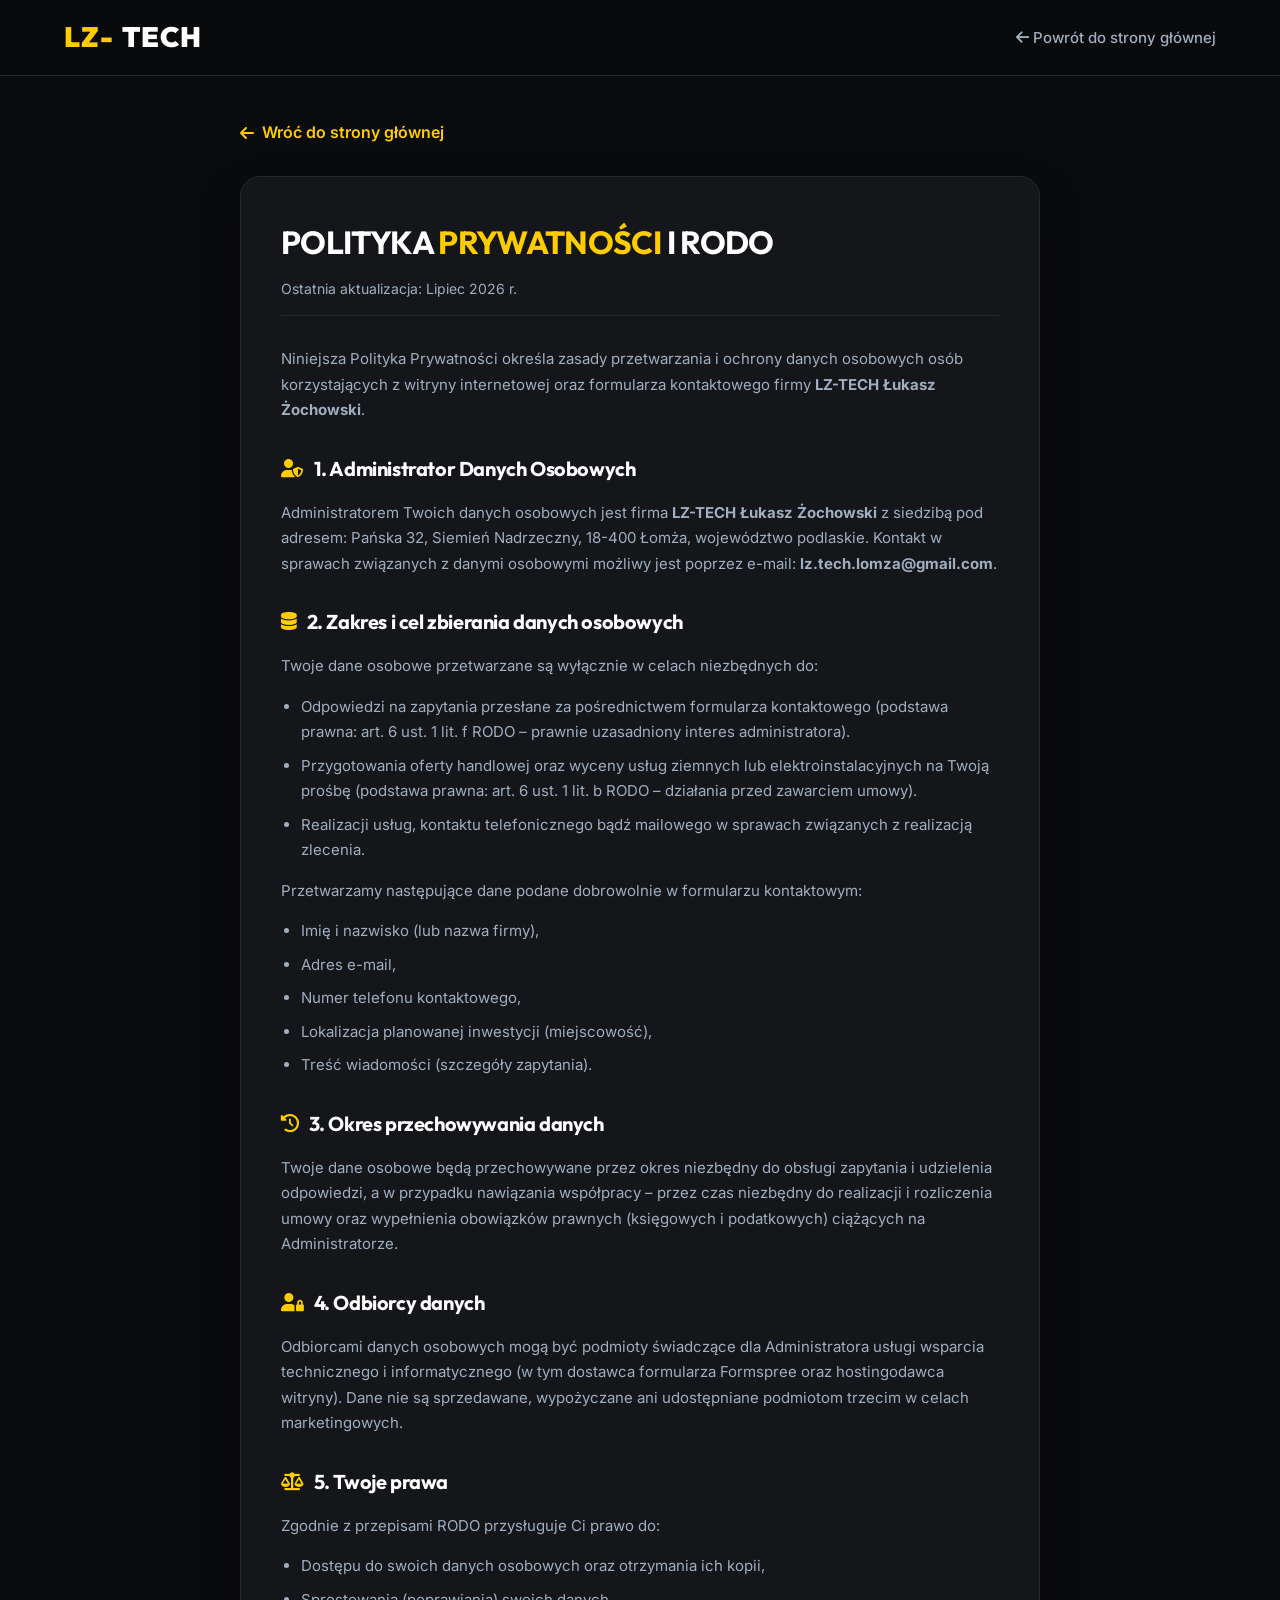
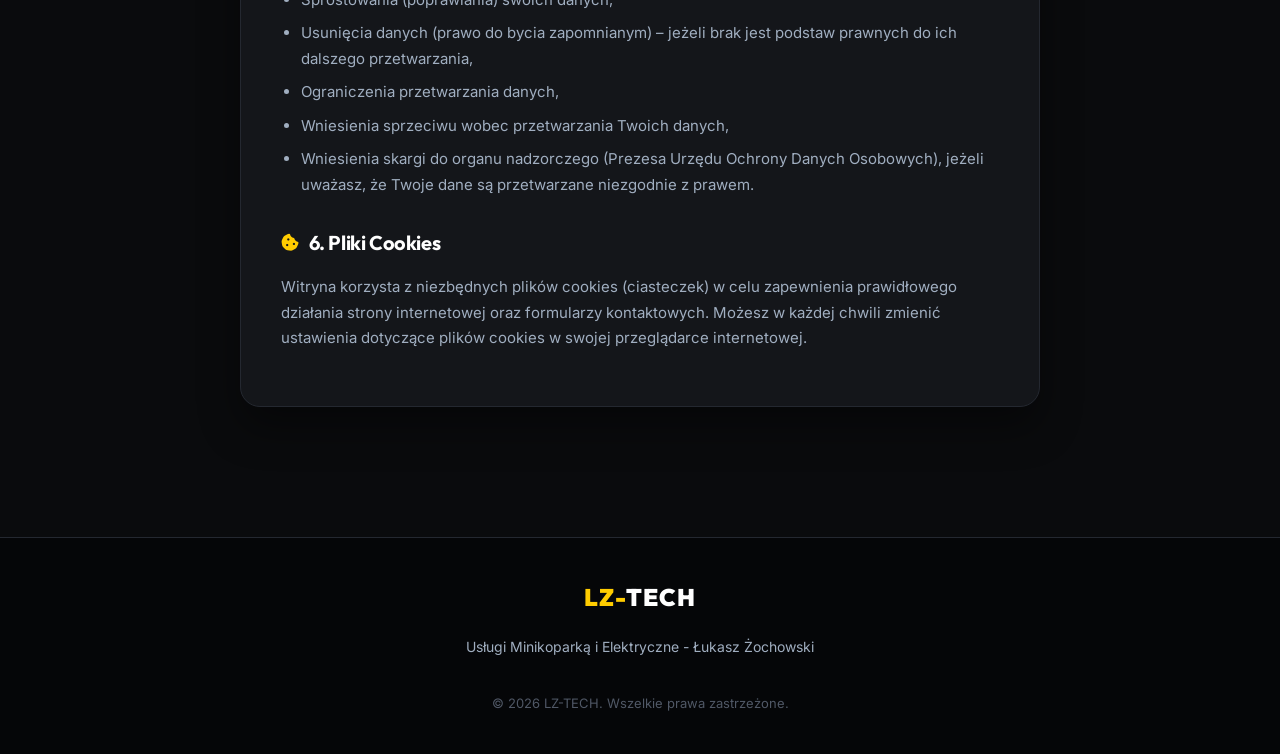
==== polityka-prywatnosci.html @ b0dd9343 "Add files via upload" ====
<!DOCTYPE html>
<html lang="pl">
<head>
    <meta charset="UTF-8">
    <meta name="viewport" content="width=device-width, initial-scale=1.0">
    <title>Polityka Prywatności i RODO | LZ-TECH Łukasz Żochowski</title>
    
    <!-- SEO Meta Tags -->
    <meta name="description" content="Polityka Prywatności i informacje o RODO firmy LZ-TECH Łukasz Żochowski. Sprawdź, jak chronimy i przetwarzamy Twoje dane osobowe.">
    <meta name="robots" content="noindex, follow">

    <!-- Fonts & Icons -->
    <link href="https://fonts.googleapis.com/css2?family=Inter:wght@300;400;500;600;700&family=Outfit:wght@400;600;700;800;900&display=swap" rel="stylesheet">
    <link rel="stylesheet" href="https://cdnjs.cloudflare.com/ajax/libs/font-awesome/6.5.1/css/all.min.css" integrity="sha512-DTOQO9RWCH3ppGqcWaEA1BIZOC6xxalwEsw9c2QQeAIftl+Vegovlnee1c9QX4TctnWMn13TZye+giMm8e2LwA==" crossorigin="anonymous" referrerpolicy="no-referrer" />

    <!-- External Stylesheet -->
    <link rel="stylesheet" href="style.css">

    <!-- Favicon -->
    <link rel="icon" type="image/png" href="favicon.png">
    <link rel="apple-touch-icon" href="favicon.png">

    <!-- Preconnect / DNS Prefetch -->
    <link rel="preconnect" href="https://fonts.googleapis.com">
    <link rel="preconnect" href="https://fonts.gstatic.com" crossorigin>
    <link rel="preconnect" href="https://cdnjs.cloudflare.com" crossorigin>
    
    <style>
        .policy-container {
            padding: 120px 0 80px 0;
            max-width: 800px;
            margin: 0 auto;
        }
        .policy-content {
            background-color: var(--color-bg-card);
            border: 1px solid var(--color-border);
            border-radius: var(--border-radius-lg);
            padding: 40px;
            box-shadow: 0 20px 40px rgba(0, 0, 0, 0.4);
        }
        .policy-content h1 {
            font-family: var(--font-headings);
            color: var(--color-text-main);
            font-size: 32px;
            margin-bottom: 10px;
            text-transform: uppercase;
        }
        .policy-content h1 span {
            color: var(--color-primary);
        }
        .policy-meta {
            color: var(--color-text-sub);
            font-size: 14px;
            margin-bottom: 30px;
            border-bottom: 1px solid var(--color-border);
            padding-bottom: 15px;
        }
        .policy-content h2 {
            font-family: var(--font-headings);
            color: var(--color-text-main);
            font-size: 20px;
            margin-top: 30px;
            margin-bottom: 15px;
            display: flex;
            align-items: center;
            gap: 10px;
        }
        .policy-content h2 i {
            color: var(--color-primary);
            font-size: 18px;
        }
        .policy-content p, .policy-content li {
            color: var(--color-text-sub);
            font-size: 15px;
            line-height: 1.7;
            margin-bottom: 15px;
        }
        .policy-content ul {
            padding-left: 20px;
            margin-bottom: 15px;
        }
        .policy-content li {
            margin-bottom: 8px;
        }
        .back-home {
            display: inline-flex;
            align-items: center;
            gap: 8px;
            color: var(--color-primary);
            text-decoration: none;
            font-weight: 600;
            margin-bottom: 30px;
            transition: var(--transition-smooth);
        }
        .back-home:hover {
            color: var(--color-text-main);
            transform: translateX(-5px);
        }
        @media (max-width: 768px) {
            .policy-content {
                padding: 25px;
            }
            .policy-content h1 {
                font-size: 26px;
            }
        }
    </style>
</head>
<body>

    <!-- Nawigacja -->
    <nav id="navbar" style="background: rgba(10, 11, 13, 0.95); backdrop-filter: blur(10px); border-bottom: 1px solid var(--color-border);">
        <div class="container nav-container">
            <a href="index.html" class="logo">LZ-<span>TECH</span></a>
            <ul class="nav-links">
                <li><a href="index.html" class="back-home-nav"><i class="fas fa-arrow-left"></i> Powrót do strony głównej</a></li>
            </ul>
        </div>
    </nav>

    <!-- Treść Polityki Prywatności -->
    <main class="container policy-container">
        <a href="index.html" class="back-home">
            <i class="fas fa-arrow-left"></i> Wróć do strony głównej
        </a>
        
        <article class="policy-content">
            <h1>Polityka <span>Prywatności</span> i RODO</h1>
            <div class="policy-meta">
                Ostatnia aktualizacja: Lipiec 2026 r.
            </div>

            <p>Niniejsza Polityka Prywatności określa zasady przetwarzania i ochrony danych osobowych osób korzystających z witryny internetowej oraz formularza kontaktowego firmy <strong>LZ-TECH Łukasz Żochowski</strong>.</p>

            <h2><i class="fas fa-user-shield"></i> 1. Administrator Danych Osobowych</h2>
            <p>Administratorem Twoich danych osobowych jest firma <strong>LZ-TECH Łukasz Żochowski</strong> z siedzibą pod adresem: Pańska 32, Siemień Nadrzeczny, 18-400 Łomża, województwo podlaskie. Kontakt w sprawach związanych z danymi osobowymi możliwy jest poprzez e-mail: <strong>lz.tech.lomza@gmail.com</strong>.</p>

            <h2><i class="fas fa-database"></i> 2. Zakres i cel zbierania danych osobowych</h2>
            <p>Twoje dane osobowe przetwarzane są wyłącznie w celach niezbędnych do:</p>
            <ul>
                <li>Odpowiedzi na zapytania przesłane za pośrednictwem formularza kontaktowego (podstawa prawna: art. 6 ust. 1 lit. f RODO – prawnie uzasadniony interes administratora).</li>
                <li>Przygotowania oferty handlowej oraz wyceny usług ziemnych lub elektroinstalacyjnych na Twoją prośbę (podstawa prawna: art. 6 ust. 1 lit. b RODO – działania przed zawarciem umowy).</li>
                <li>Realizacji usług, kontaktu telefonicznego bądź mailowego w sprawach związanych z realizacją zlecenia.</li>
            </ul>
            <p>Przetwarzamy następujące dane podane dobrowolnie w formularzu kontaktowym:</p>
            <ul>
                <li>Imię i nazwisko (lub nazwa firmy),</li>
                <li>Adres e-mail,</li>
                <li>Numer telefonu kontaktowego,</li>
                <li>Lokalizacja planowanej inwestycji (miejscowość),</li>
                <li>Treść wiadomości (szczegóły zapytania).</li>
            </ul>

            <h2><i class="fas fa-history"></i> 3. Okres przechowywania danych</h2>
            <p>Twoje dane osobowe będą przechowywane przez okres niezbędny do obsługi zapytania i udzielenia odpowiedzi, a w przypadku nawiązania współpracy – przez czas niezbędny do realizacji i rozliczenia umowy oraz wypełnienia obowiązków prawnych (księgowych i podatkowych) ciążących na Administratorze.</p>

            <h2><i class="fas fa-user-lock"></i> 4. Odbiorcy danych</h2>
            <p>Odbiorcami danych osobowych mogą być podmioty świadczące dla Administratora usługi wsparcia technicznego i informatycznego (w tym dostawca formularza Formspree oraz hostingodawca witryny). Dane nie są sprzedawane, wypożyczane ani udostępniane podmiotom trzecim w celach marketingowych.</p>

            <h2><i class="fas fa-balance-scale"></i> 5. Twoje prawa</h2>
            <p>Zgodnie z przepisami RODO przysługuje Ci prawo do:</p>
            <ul>
                <li>Dostępu do swoich danych osobowych oraz otrzymania ich kopii,</li>
                <li>Sprostowania (poprawiania) swoich danych,</li>
                <li>Usunięcia danych (prawo do bycia zapomnianym) – jeżeli brak jest podstaw prawnych do ich dalszego przetwarzania,</li>
                <li>Ograniczenia przetwarzania danych,</li>
                <li>Wniesienia sprzeciwu wobec przetwarzania Twoich danych,</li>
                <li>Wniesienia skargi do organu nadzorczego (Prezesa Urzędu Ochrony Danych Osobowych), jeżeli uważasz, że Twoje dane są przetwarzane niezgodnie z prawem.</li>
            </ul>

            <h2><i class="fas fa-cookie-bite"></i> 6. Pliki Cookies</h2>
            <p>Witryna korzysta z niezbędnych plików cookies (ciasteczek) w celu zapewnienia prawidłowego działania strony internetowej oraz formularzy kontaktowych. Możesz w każdej chwili zmienić ustawienia dotyczące plików cookies w swojej przeglądarce internetowej.</p>
        </article>
    </main>

    <!-- Stopka -->
    <footer style="margin-top: 50px;">
        <div class="container footer-content">
            <a href="index.html" class="footer-logo">LZ-<span>TECH</span></a>
            <p>Usługi Minikoparką i Elektryczne - Łukasz Żochowski</p>
            <p style="margin-top: 15px; font-size: 13px; color: #505866;">&copy; 2026 LZ-TECH. Wszelkie prawa zastrzeżone.</p>
        </div>
    </footer>

</body>
</html>
---- style.css ----
/* -- 1. Definicja Zmiennych Globalnych -- */
:root {
    --color-primary: #ffcc00; /* Głęboki żółty ostrzegawczy */
    --color-primary-hover: #e6b800;
    --color-accent: #00d2ff;  /* Elektryczny błękit do kontrastu */
    --color-bg-dark: #0a0b0d;
    --color-bg-card: #14161a;
    --color-bg-card-hover: #1e2229;
    --color-text-main: #ffffff;
    --color-text-sub: #a0aec0;
    --color-border: #242830;
    --color-black: #000000;
    
    --border-radius-sm: 6px;
    --border-radius-md: 12px;
    --border-radius-lg: 20px;
    
    --transition-smooth: all 0.3s cubic-bezier(0.4, 0, 0.2, 1);
    --font-headings: 'Outfit', sans-serif;
    --font-body: 'Inter', sans-serif;
}

/* -- 2. Globalny Reset -- */
* {
    box-sizing: border-box;
    margin: 0;
    padding: 0;
}

html {
    scroll-behavior: smooth;
    scrollbar-width: thin;
    scrollbar-color: var(--color-primary) var(--color-bg-dark);
}

/* Custom Scrollbar */
::-webkit-scrollbar {
    width: 8px;
}
::-webkit-scrollbar-track {
    background: var(--color-bg-dark);
}
::-webkit-scrollbar-thumb {
    background: var(--color-primary);
    border-radius: 4px;
}
::-webkit-scrollbar-thumb:hover {
    background: var(--color-primary-hover);
}

body {
    background-color: var(--color-bg-dark);
    color: var(--color-text-main);
    font-family: var(--font-body);
    line-height: 1.6;
    -webkit-font-smoothing: antialiased;
    -moz-osx-font-smoothing: grayscale;
    overflow-x: hidden;
}

/* -- 3. Typografia & Kontenery -- */
h1, h2, h3, h4 {
    font-family: var(--font-headings);
    font-weight: 700;
    letter-spacing: -0.02em;
}

.container {
    max-width: 1200px;
    margin: 0 auto;
    padding: 0 24px;
}

.section-header {
    text-align: center;
    margin-bottom: 60px;
}

.section-header h2 {
    font-size: 36px;
    text-transform: uppercase;
    letter-spacing: 1px;
    color: var(--color-text-main);
    position: relative;
    display: inline-block;
    padding-bottom: 12px;
}

.section-header h2::after {
    content: '';
    position: absolute;
    bottom: 0;
    left: 50%;
    transform: translateX(-50%);
    width: 80px;
    height: 4px;
    background: linear-gradient(90deg, var(--color-primary) 0%, var(--color-accent) 100%);
    border-radius: 2px;
}

.section-header p {
    color: var(--color-text-sub);
    font-size: 16px;
    margin-top: 15px;
    max-width: 600px;
    margin-left: auto;
    margin-right: auto;
}

/* -- 4. Nawigacja (Sticky Navbar) -- */
nav {
    position: fixed;
    top: 0;
    left: 0;
    width: 100%;
    z-index: 100;
    background: rgba(10, 11, 13, 0.8);
    backdrop-filter: blur(12px);
    border-bottom: 1px solid var(--color-border);
    transition: var(--transition-smooth);
}

nav.scrolled {
    padding: 10px 0;
    background: rgba(10, 11, 13, 0.95);
    box-shadow: 0 10px 30px rgba(0, 0, 0, 0.5);
}

.nav-container {
    display: flex;
    justify-content: space-between;
    align-items: center;
    padding: 15px 24px;
    transition: var(--transition-smooth);
}

.logo {
    font-family: var(--font-headings);
    font-size: 28px;
    font-weight: 900;
    color: var(--color-primary);
    text-decoration: none;
    letter-spacing: 1px;
    display: flex;
    align-items: center;
    gap: 8px;
}

.logo span {
    color: var(--color-text-main);
}

.nav-links {
    display: flex;
    list-style: none;
    gap: 30px;
    align-items: center;
}

.nav-links a {
    text-decoration: none;
    color: var(--color-text-sub);
    font-weight: 500;
    font-size: 15px;
    transition: var(--transition-smooth);
    position: relative;
    padding: 5px 0;
}

.nav-links a:hover {
    color: var(--color-primary);
}

.nav-links a::after {
    content: '';
    position: absolute;
    bottom: 0;
    left: 0;
    width: 0;
    height: 2px;
    background-color: var(--color-primary);
    transition: var(--transition-smooth);
}

.nav-links a:hover::after {
    width: 100%;
}

.nav-btn {
    background: var(--color-primary);
    color: var(--color-black) !important;
    padding: 8px 18px !important;
    border-radius: var(--border-radius-sm);
    font-weight: 700 !important;
    box-shadow: 0 4px 15px rgba(255, 204, 0, 0.2);
}

.nav-btn:hover {
    background: var(--color-primary-hover);
    transform: translateY(-2px);
}

.nav-btn::after {
    display: none !important;
}

/* Mobile Menu Toggle */
.menu-toggle {
    display: none;
    background: none;
    border: none;
    color: var(--color-text-main);
    font-size: 24px;
    cursor: pointer;
}

/* -- 5. Hero Section (Sekcja Główna) -- */
.hero {
    padding: 160px 0 100px 0;
    background: radial-gradient(circle at 80% 20%, rgba(255, 204, 0, 0.08) 0%, transparent 50%),
                radial-gradient(circle at 20% 80%, rgba(0, 210, 255, 0.05) 0%, transparent 50%),
                var(--color-bg-dark);
    position: relative;
    overflow: hidden;
}

/* Background grid effect */
.hero::before {
    content: '';
    position: absolute;
    top: 0;
    left: 0;
    width: 100%;
    height: 100%;
    background-image: linear-gradient(var(--color-border) 1px, transparent 1px),
                      linear-gradient(90deg, var(--color-border) 1px, transparent 1px);
    background-size: 50px 50px;
    opacity: 0.15;
    pointer-events: none;
}

.hero-content {
    display: grid;
    grid-template-columns: 1.2fr 0.8fr;
    gap: 40px;
    align-items: center;
}

.hero-text {
    position: relative;
    z-index: 2;
}

.hero-badge {
    display: inline-flex;
    align-items: center;
    gap: 8px;
    background: rgba(255, 204, 0, 0.1);
    border: 1px solid rgba(255, 204, 0, 0.2);
    color: var(--color-primary);
    padding: 8px 16px;
    border-radius: 30px;
    font-size: 14px;
    font-weight: 600;
    text-transform: uppercase;
    letter-spacing: 0.5px;
    margin-bottom: 25px;
}

.hero-badge i {
    color: var(--color-accent);
}

.hero h1 {
    font-size: 64px;
    line-height: 1.1;
    margin-bottom: 20px;
    text-transform: uppercase;
}

.hero h1 span {
    color: var(--color-primary);
    display: block;
    font-size: 28px;
    letter-spacing: 4px;
    margin-top: 10px;
    font-family: var(--font-body);
    font-weight: 500;
    text-shadow: none;
}

.hero p.lead {
    font-size: 20px;
    color: var(--color-text-sub);
    margin-bottom: 35px;
    max-width: 600px;
}

.hero-actions {
    display: flex;
    gap: 20px;
    margin-bottom: 40px;
    flex-wrap: wrap;
}

.btn {
    display: inline-flex;
    align-items: center;
    justify-content: center;
    padding: 16px 32px;
    font-size: 16px;
    font-weight: 700;
    text-decoration: none;
    border-radius: var(--border-radius-sm);
    transition: var(--transition-smooth);
    cursor: pointer;
    gap: 10px;
}

.btn-primary {
    background-color: var(--color-primary);
    color: var(--color-black);
    box-shadow: 0 10px 25px rgba(255, 204, 0, 0.25);
    position: relative;
    overflow: hidden;
}

.btn-primary::after {
    content: '';
    position: absolute;
    top: -50%;
    left: -50%;
    width: 200%;
    height: 200%;
    background: linear-gradient(
        to right,
        rgba(255, 255, 255, 0) 0%,
        rgba(255, 255, 255, 0.3) 50%,
        rgba(255, 255, 255, 0) 100%
    );
    transform: rotate(30deg);
    animation: shine 3s infinite;
}

@keyframes shine {
    0% { left: -100%; }
    10% { left: 100%; }
    100% { left: 100%; }
}

.btn-primary:hover {
    background-color: var(--color-primary-hover);
    transform: translateY(-3px);
    box-shadow: 0 15px 30px rgba(255, 204, 0, 0.35);
}

.btn-secondary {
    background-color: transparent;
    color: var(--color-text-main);
    border: 2px solid var(--color-border);
}

.btn-secondary:hover {
    border-color: var(--color-primary);
    color: var(--color-primary);
    transform: translateY(-3px);
    background: rgba(255, 204, 0, 0.02);
}

.hero-socials {
    display: flex;
    align-items: center;
    gap: 20px;
}

.hero-socials span {
    color: var(--color-text-sub);
    font-size: 14px;
    text-transform: uppercase;
    letter-spacing: 1px;
}

.social-link {
    width: 45px;
    height: 45px;
    border-radius: 50%;
    background: var(--color-bg-card);
    border: 1px solid var(--color-border);
    display: inline-flex;
    align-items: center;
    justify-content: center;
    color: var(--color-text-main);
    text-decoration: none;
    transition: var(--transition-smooth);
    font-size: 18px;
}

.social-link:hover {
    background: var(--color-primary);
    color: var(--color-black);
    border-color: var(--color-primary);
    transform: translateY(-3px) rotate(8deg);
}

/* Hero Graphic Illustration (Decorative) */
.hero-graphic {
    position: relative;
    display: flex;
    justify-content: center;
    align-items: center;
}

.graphic-badge {
    background: var(--color-bg-card);
    border: 1px solid var(--color-border);
    padding: 25px;
    border-radius: var(--border-radius-md);
    box-shadow: 0 30px 60px rgba(0, 0, 0, 0.6);
    display: flex;
    flex-direction: column;
    gap: 20px;
    max-width: 320px;
    position: relative;
    z-index: 2;
    border-left: 5px solid var(--color-primary);
}

.graphic-badge::before {
    content: '';
    position: absolute;
    top: -20px;
    right: -20px;
    width: 100px;
    height: 100px;
    background: radial-gradient(circle, rgba(0, 210, 255, 0.15) 0%, transparent 70%);
    z-index: -1;
}

.graphic-item {
    display: flex;
    align-items: center;
    gap: 15px;
}

.graphic-icon {
    width: 50px;
    height: 50px;
    border-radius: 10px;
    background: rgba(255, 204, 0, 0.1);
    color: var(--color-primary);
    display: flex;
    align-items: center;
    justify-content: center;
    font-size: 22px;
}

.graphic-icon.blue {
    background: rgba(0, 210, 255, 0.1);
    color: var(--color-accent);
}

.graphic-details h4 {
    font-size: 16px;
    color: var(--color-text-main);
    text-transform: uppercase;
}

.graphic-details p {
    font-size: 13px;
    color: var(--color-text-sub);
}

/* -- 6. Services Section (Usługi) -- */
.services {
    padding: 100px 0;
    background-color: var(--color-bg-card);
    border-top: 1px solid var(--color-border);
    border-bottom: 1px solid var(--color-border);
    position: relative;
}

.services-grid {
    display: grid;
    grid-template-columns: repeat(auto-fit, minmax(320px, 1fr));
    gap: 30px;
}

.service-card {
    background-color: var(--color-bg-dark);
    border: 1px solid var(--color-border);
    padding: 40px 30px;
    border-radius: var(--border-radius-md);
    transition: var(--transition-smooth);
    position: relative;
    overflow: hidden;
    display: flex;
    flex-direction: column;
    gap: 15px;
}

.service-card::before {
    content: '';
    position: absolute;
    top: 0;
    left: 0;
    width: 4px;
    height: 0;
    background: linear-gradient(180deg, var(--color-primary) 0%, var(--color-accent) 100%);
    transition: var(--transition-smooth);
}

.service-card:hover {
    transform: translateY(-8px);
    border-color: rgba(255, 204, 0, 0.3);
    box-shadow: 0 20px 40px rgba(0, 0, 0, 0.4);
}

.service-card:hover::before {
    height: 100%;
}

.card-icon {
    font-size: 40px;
    color: var(--color-primary);
    margin-bottom: 10px;
    display: inline-block;
    transition: var(--transition-smooth);
}

.service-card:hover .card-icon {
    transform: scale(1.1) rotate(-5deg);
    color: var(--color-primary);
}

.service-card.electrical:hover .card-icon {
    color: var(--color-accent);
}

.service-card h3 {
    font-size: 20px;
    text-transform: uppercase;
    letter-spacing: 0.5px;
    color: var(--color-text-main);
}

.service-card p {
    color: var(--color-text-sub);
    font-size: 14px;
    line-height: 1.6;
}

/* -- 7. Info Banner (Informacja o współpracy) -- */
.info-banner-sec {
    background: linear-gradient(135deg, #181a1f 0%, #0a0b0d 100%);
    padding: 80px 0;
    position: relative;
    overflow: hidden;
    border-bottom: 1px solid var(--color-border);
}

.info-banner-sec::before {
    content: '';
    position: absolute;
    top: 0; right: 0;
    width: 300px; height: 300px;
    background: radial-gradient(circle, rgba(255, 204, 0, 0.05) 0%, transparent 70%);
}

.banner-content {
    display: flex;
    justify-content: space-between;
    align-items: center;
    gap: 40px;
    flex-wrap: wrap;
}

.banner-text {
    flex: 1;
    min-width: 300px;
}

.banner-text h3 {
    font-size: 32px;
    text-transform: uppercase;
    margin-bottom: 15px;
    color: var(--color-text-main);
}

.banner-text h3 span {
    color: var(--color-primary);
}

.banner-text p {
    color: var(--color-text-sub);
    font-size: 16px;
    max-width: 700px;
}

/* -- 8. Gallery Section (Galeria) -- */
.gallery-sec {
    padding: 100px 0;
    background-color: var(--color-bg-dark);
}

.gallery-grid {
    display: grid;
    grid-template-columns: repeat(auto-fill, minmax(320px, 1fr));
    gap: 24px;
}

.gallery-item {
    position: relative;
    aspect-ratio: 3 / 4;
    border-radius: var(--border-radius-md);
    overflow: hidden;
    border: 1px solid var(--color-border);
    cursor: pointer;
    group: true;
}

/* Landscape image handling */
.gallery-item.landscape {
    aspect-ratio: 4 / 3;
}

.gallery-item img {
    width: 100%;
    height: 100%;
    object-fit: cover;
    transition: var(--transition-smooth);
    display: block;
}

.gallery-overlay {
    position: absolute;
    top: 0;
    left: 0;
    width: 100%;
    height: 100%;
    background: linear-gradient(180deg, transparent 50%, rgba(10, 11, 13, 0.9) 100%);
    opacity: 0;
    transition: var(--transition-smooth);
    display: flex;
    flex-direction: column;
    justify-content: flex-end;
    padding: 25px;
    box-sizing: border-box;
}

.gallery-item:hover img {
    transform: scale(1.08);
}

.gallery-item:hover .gallery-overlay {
    opacity: 1;
}

.gallery-icon-zoom {
    position: absolute;
    top: 20px;
    right: 20px;
    width: 40px;
    height: 40px;
    background: var(--color-primary);
    color: var(--color-black);
    border-radius: 50%;
    display: flex;
    align-items: center;
    justify-content: center;
    font-size: 16px;
    opacity: 0;
    transform: translateY(-10px);
    transition: var(--transition-smooth);
    box-shadow: 0 4px 15px rgba(255, 204, 0, 0.3);
}

.gallery-item:hover .gallery-icon-zoom {
    opacity: 1;
    transform: translateY(0);
}

.gallery-caption h4 {
    font-size: 18px;
    color: var(--color-text-main);
    text-transform: uppercase;
    margin-bottom: 5px;
}

.gallery-caption p {
    color: var(--color-primary);
    font-size: 13px;
    font-weight: 600;
    text-transform: uppercase;
    letter-spacing: 1px;
}

/* -- 9. Contact and Location Section (Kontakt i Lokalizacja) -- */
.contact-sec {
    padding: 100px 0;
    background-color: var(--color-bg-card);
    border-top: 1px solid var(--color-border);
}

.contact-layout {
    display: grid;
    grid-template-columns: 1fr 1fr;
    gap: 50px;
    align-items: start;
}

.contact-info {
    display: flex;
    flex-direction: column;
    gap: 40px;
}

.info-card {
    background-color: var(--color-bg-dark);
    border: 1px solid var(--color-border);
    padding: 30px;
    border-radius: var(--border-radius-md);
}

.info-card h3 {
    font-size: 22px;
    text-transform: uppercase;
    margin-bottom: 25px;
    border-left: 4px solid var(--color-primary);
    padding-left: 12px;
}

.info-items {
    display: flex;
    flex-direction: column;
    gap: 20px;
}

.info-item {
    display: flex;
    align-items: flex-start;
    gap: 20px;
}

.info-icon {
    width: 45px;
    height: 45px;
    background-color: rgba(255, 204, 0, 0.1);
    color: var(--color-primary);
    border-radius: 50%;
    display: flex;
    align-items: center;
    justify-content: center;
    font-size: 18px;
    flex-shrink: 0;
}

.info-item-content h4 {
    font-size: 14px;
    text-transform: uppercase;
    color: var(--color-text-sub);
    letter-spacing: 0.5px;
    margin-bottom: 3px;
}

.info-item-content p, .info-item-content a {
    font-size: 16px;
    font-weight: 600;
    color: var(--color-text-main);
    text-decoration: none;
    transition: var(--transition-smooth);
}

.info-item-content a:hover {
    color: var(--color-primary);
}

.map-wrapper {
    border-radius: var(--border-radius-md);
    overflow: hidden;
    border: 1px solid var(--color-border);
    box-shadow: 0 15px 30px rgba(0, 0, 0, 0.3);
    height: 280px;
    position: relative;
}

.map-wrapper iframe {
    width: 100%;
    height: 100%;
    border: 0;
}

/* Contact Form */
.contact-form-container {
    background-color: var(--color-bg-dark);
    border: 1px solid var(--color-border);
    padding: 40px;
    border-radius: var(--border-radius-md);
    box-shadow: 0 20px 40px rgba(0, 0, 0, 0.3);
}

.contact-form-container h3 {
    font-size: 22px;
    text-transform: uppercase;
    margin-bottom: 25px;
    color: var(--color-text-main);
}

.contact-form {
    display: flex;
    flex-direction: column;
    gap: 20px;
}

.form-row {
    display: grid;
    grid-template-columns: 1fr 1fr;
    gap: 20px;
}

.form-group {
    display: flex;
    flex-direction: column;
    gap: 8px;
}

.form-group label {
    font-size: 13px;
    font-weight: 600;
    text-transform: uppercase;
    color: var(--color-text-sub);
    letter-spacing: 0.5px;
}

.form-control {
    background-color: var(--color-bg-card);
    border: 1px solid var(--color-border);
    color: var(--color-text-main);
    padding: 14px 18px;
    border-radius: var(--border-radius-sm);
    font-family: var(--font-body);
    font-size: 15px;
    transition: var(--transition-smooth);
    width: 100%;
}

.form-control:focus {
    outline: none;
    border-color: var(--color-primary);
    box-shadow: 0 0 0 3px rgba(255, 204, 0, 0.15);
    background-color: var(--color-bg-card-hover);
}

textarea.form-control {
    resize: vertical;
    min-height: 120px;
}

.checkbox-group {
    flex-direction: row !important;
    align-items: flex-start;
    gap: 10px;
    margin-top: 5px;
}

.checkbox-group input {
    margin-top: 4px;
    accent-color: var(--color-primary);
    cursor: pointer;
}

.checkbox-group label {
    font-size: 12px;
    text-transform: none;
    color: var(--color-text-sub);
    font-weight: 400;
    letter-spacing: 0;
    line-height: 1.4;
    cursor: pointer;
}

.checkbox-group label a {
    color: var(--color-primary);
    text-decoration: underline;
}

.checkbox-group label a:hover {
    color: var(--color-primary-hover);
}

/* Success Message Card */
.form-success-card {
    display: none;
    text-align: center;
    padding: 40px 20px;
}

.success-icon {
    width: 70px;
    height: 70px;
    background-color: rgba(46, 204, 113, 0.1);
    color: #2ecc71;
    border-radius: 50%;
    display: inline-flex;
    align-items: center;
    justify-content: center;
    font-size: 32px;
    margin-bottom: 20px;
    border: 2px solid #2ecc71;
    animation: popIn 0.5s cubic-bezier(0.175, 0.885, 0.32, 1.275);
}

@keyframes popIn {
    0% { transform: scale(0.5); opacity: 0; }
    100% { transform: scale(1); opacity: 1; }
}

.form-success-card h4 {
    font-size: 24px;
    text-transform: uppercase;
    margin-bottom: 10px;
    color: #2ecc71;
}

.form-success-card p {
    color: var(--color-text-sub);
    font-size: 15px;
    margin-bottom: 25px;
}

/* -- 10. Stopka (Footer) -- */
footer {
    background-color: #050608;
    padding: 40px 0;
    border-top: 1px solid var(--color-border);
    font-size: 14px;
    color: var(--color-text-sub);
    text-align: center;
}

.footer-content {
    display: flex;
    flex-direction: column;
    gap: 20px;
    align-items: center;
}

.footer-logo {
    font-family: var(--font-headings);
    font-size: 24px;
    font-weight: 900;
    color: var(--color-primary);
    text-decoration: none;
    letter-spacing: 1px;
}

.footer-logo span {
    color: var(--color-text-main);
}

.footer-links {
    display: flex;
    list-style: none;
    gap: 25px;
    margin: 10px 0;
}

.footer-links a {
    text-decoration: none;
    color: var(--color-text-sub);
    transition: var(--transition-smooth);
}

.footer-links a:hover {
    color: var(--color-primary);
}

.footer-separator {
    color: var(--color-border);
    margin: 0 10px;
}

.back-to-top {
    position: fixed;
    bottom: 30px;
    right: 30px;
    width: 50px;
    height: 50px;
    background-color: var(--color-primary);
    color: var(--color-black);
    border-radius: 50%;
    display: flex;
    align-items: center;
    justify-content: center;
    font-size: 18px;
    text-decoration: none;
    opacity: 0;
    pointer-events: none;
    transition: var(--transition-smooth);
    box-shadow: 0 5px 15px rgba(0, 0, 0, 0.4);
    z-index: 99;
}

.back-to-top.active {
    opacity: 1;
    pointer-events: auto;
}

.back-to-top:hover {
    background-color: var(--color-primary-hover);
    transform: translateY(-5px);
}

/* -- 11. Dedykowany Lightbox (<dialog>) -- */
dialog {
    border: none;
    border-radius: var(--border-radius-md);
    padding: 0;
    background: transparent;
    max-width: 90vw;
    max-height: 90vh;
    box-shadow: 0 25px 50px -12px rgba(0, 0, 0, 0.7);
    overflow: hidden;
    position: fixed;
    top: 50%;
    left: 50%;
    transform: translate(-50%, -50%);
    margin: 0;
}

dialog::backdrop {
    background-color: rgba(10, 11, 13, 0.9);
    backdrop-filter: blur(8px);
    transition: backdrop-filter 0.3s ease, background-color 0.3s ease;
}

/* Native dialog light-dismiss style */
dialog .dialog-content {
    position: relative;
    display: flex;
    flex-direction: column;
    align-items: center;
    background: var(--color-bg-card);
    border: 2px solid var(--color-primary);
    border-radius: var(--border-radius-md);
    overflow: hidden;
}

dialog img {
    max-width: 100%;
    max-height: 80vh;
    display: block;
    object-fit: contain;
}

dialog .dialog-caption {
    background: var(--color-bg-card);
    width: 100%;
    padding: 15px 25px;
    border-top: 1px solid var(--color-border);
    text-align: center;
    color: var(--color-text-main);
    font-size: 16px;
    font-weight: 600;
    text-transform: uppercase;
}

dialog .close-btn {
    position: absolute;
    top: 15px;
    right: 15px;
    background: rgba(0, 0, 0, 0.7);
    color: var(--color-text-main);
    border: 1px solid rgba(255, 255, 255, 0.2);
    width: 40px;
    height: 40px;
    border-radius: 50%;
    cursor: pointer;
    display: flex;
    align-items: center;
    justify-content: center;
    font-size: 18px;
    transition: var(--transition-smooth);
    z-index: 10;
}

dialog .close-btn:hover {
    background: var(--color-primary);
    color: var(--black);
    transform: scale(1.1);
    border-color: var(--color-primary);
}

/* -- 12. Animacje Wejścia (Scroll Reveal) -- */
.reveal {
    opacity: 0;
    transform: translateY(40px);
    transition: opacity 0.8s cubic-bezier(0.25, 0.46, 0.45, 0.94),
                transform 0.8s cubic-bezier(0.25, 0.46, 0.45, 0.94);
}

.reveal.visible {
    opacity: 1;
    transform: translateY(0);
}

/* -- 13. Media Queries (Responsywność) -- */
@media (max-width: 992px) {
    .hero h1 { font-size: 50px; }
    .contact-layout { grid-template-columns: 1fr; gap: 40px; }
}

@media (max-width: 768px) {
    nav { padding: 10px 0; }
    .menu-toggle { display: block; }
    .nav-links {
        display: none;
        flex-direction: column;
        position: absolute;
        top: 100%;
        left: 0;
        width: 100%;
        background-color: var(--color-bg-dark);
        border-bottom: 1px solid var(--color-border);
        padding: 20px;
        gap: 20px;
        box-shadow: 0 15px 30px rgba(0, 0, 0, 0.5);
    }
    .nav-links.active { display: flex; }
    .hero { padding-top: 120px; }
    .hero-content { grid-template-columns: 1fr; text-align: center; }
    .hero-badge { justify-content: center; }
    .hero-actions { justify-content: center; }
    .hero-socials { justify-content: center; }
    .hero-graphic { display: none; }
    .section-header h2 { font-size: 28px; }
    .form-row { grid-template-columns: 1fr; gap: 0; }
    .form-group { margin-bottom: 15px; }
    .footer-links { flex-direction: column; gap: 15px; }
}

@media (max-width: 480px) {
    .hero h1 { font-size: 38px; }
    .hero h1 span { font-size: 20px; }
    .hero p.lead { font-size: 16px; }
    .btn { width: 100%; }
}

/* -- 14. Sekcja O Firmie -- */
.about-sec {
    padding: 100px 0;
    background-color: var(--color-bg-dark);
    position: relative;
    overflow: hidden;
}

.about-grid {
    display: grid;
    grid-template-columns: 1fr 1fr;
    gap: 50px;
    align-items: center;
}

.about-img-container {
    position: relative;
    border-radius: var(--border-radius-md);
    overflow: hidden;
    border: 1px solid var(--color-border);
    box-shadow: 0 20px 40px rgba(0, 0, 0, 0.5);
}

.about-img-container img {
    width: 100%;
    height: auto;
    display: block;
}

.about-text h3 {
    font-size: 28px;
    text-transform: uppercase;
    margin-bottom: 20px;
    color: var(--color-text-main);
}

.about-text h3 span {
    color: var(--color-primary);
}

.owner-profile {
    display: flex;
    align-items: center;
    gap: 15px;
    margin-bottom: 25px;
    background-color: var(--color-bg-card);
    border: 1px solid var(--color-border);
    padding: 10px 18px;
    border-radius: var(--border-radius-md);
    width: fit-content;
    transition: var(--transition-smooth);
}

.owner-profile:hover {
    border-color: var(--color-primary);
    transform: translateY(-2px);
    box-shadow: 0 5px 15px rgba(255, 204, 0, 0.1);
}

.owner-photo {
    width: 60px;
    height: 60px;
    border-radius: 50%;
    object-fit: cover;
    border: 2px solid var(--color-primary);
    box-shadow: 0 4px 8px rgba(0, 0, 0, 0.3);
}

.owner-info {
    display: flex;
    flex-direction: column;
}

.owner-name {
    font-family: var(--font-headings);
    font-weight: 700;
    color: var(--color-text-main);
    font-size: 17px;
}

.owner-title {
    color: var(--color-primary);
    font-size: 12px;
    font-weight: 600;
    text-transform: uppercase;
    letter-spacing: 0.5px;
}

.about-text p {
    color: var(--color-text-sub);
    margin-bottom: 20px;
    font-size: 16px;
}

.about-features {
    display: flex;
    flex-direction: column;
    gap: 15px;
    margin-top: 25px;
    margin-bottom: 30px;
}

.about-feature-item {
    display: flex;
    align-items: center;
    gap: 12px;
}

.about-feature-item i {
    color: var(--color-primary);
    font-size: 18px;
}

.about-feature-item span {
    font-weight: 600;
    color: var(--color-text-main);
}

.about-counters {
    display: grid;
    grid-template-columns: repeat(3, 1fr);
    gap: 20px;
    margin-top: 30px;
}

.counter-card {
    background-color: var(--color-bg-card);
    border: 1px solid var(--color-border);
    border-radius: var(--border-radius-sm);
    padding: 20px 15px;
    text-align: center;
    transition: var(--transition-smooth);
}

.counter-card:hover {
    border-color: rgba(255, 204, 0, 0.3);
    transform: translateY(-3px);
}

.counter-card .number {
    font-family: var(--font-headings);
    font-size: 32px;
    font-weight: 800;
    color: var(--color-primary);
    display: block;
    margin-bottom: 5px;
}

.counter-card .label {
    font-size: 12px;
    text-transform: uppercase;
    color: var(--color-text-sub);
    letter-spacing: 0.5px;
    font-weight: 600;
}

/* Mobile Sticky CTA */
.sticky-cta {
    display: none;
    position: fixed;
    bottom: 0;
    left: 0;
    width: 100%;
    background-color: var(--color-bg-dark);
    border-top: 1px solid var(--color-border);
    padding: 12px 24px;
    box-sizing: border-box;
    z-index: 999;
    box-shadow: 0 -4px 20px rgba(0, 0, 0, 0.4);
}

.sticky-cta .btn {
    width: 100%;
    padding: 14px;
    margin: 0;
    background-color: var(--color-primary);
    color: var(--color-black);
    box-shadow: 0 4px 15px rgba(255, 204, 0, 0.3);
    border-radius: var(--border-radius-sm);
}

@media (max-width: 768px) {
    .about-grid {
        grid-template-columns: 1fr;
        gap: 35px;
    }
    .about-counters {
        grid-template-columns: 1fr;
        gap: 15px;
    }
    .sticky-cta {
        display: block;
    }
    body {
        padding-bottom: 74px; /* padding na dole dla przycisku sticky */
    }
    .back-to-top {
        bottom: 90px; /* Umieszczony wyżej, by nie nachodził na przycisk Zadzwoń */
        right: 20px;  /* Nieco bliżej krawędzi na wąskich ekranach */
    }
}

/* Przycisk udostępniania i Toast */
button.social-link {
    background: rgba(255, 255, 255, 0.05);
    border: 1px solid var(--color-border);
    cursor: pointer;
    padding: 0;
    margin: 0;
}

.share-btn-large {
    width: 100%;
    margin-top: 20px;
    display: flex;
    align-items: center;
    justify-content: center;
    gap: 10px;
    background-color: transparent;
    border: 2px solid var(--color-border);
    color: var(--color-text-main);
    padding: 12px 24px;
    font-weight: 600;
    cursor: pointer;
    transition: var(--transition-smooth);
    border-radius: var(--border-radius-sm);
}

.share-btn-large:hover {
    border-color: var(--color-primary);
    color: var(--color-primary);
    background-color: rgba(255, 204, 0, 0.05);
    transform: translateY(-2px);
}

/* -- 11. Wizytówki Marquee -- */
#global-trusted-logos {
    display: flex !important;
    flex-direction: column !important;
    align-items: center !important;
    width: 100% !important;
    gap: 15px !important;
}

.logos-marquee {
    overflow: hidden;
    width: 100%;
    position: relative;
    padding: 15px 0;
    display: flex;
    align-items: center;
    mask-image: linear-gradient(to right, transparent, white 15%, white 85%, transparent);
    -webkit-mask-image: linear-gradient(to right, transparent, white 15%, white 85%, transparent);
}

.logos-track {
    display: flex;
    width: max-content;
    gap: 0 !important;
    animation: scrollMarquee 25s linear infinite;
}

.logos-track:hover {
    animation-play-state: paused;
}

.logos-track .logo-tooltip {
    margin: 0 15px !important;
}

@keyframes scrollMarquee {
    0% {
        transform: translateX(0);
    }
    100% {
        transform: translateX(-50%);
    }
}
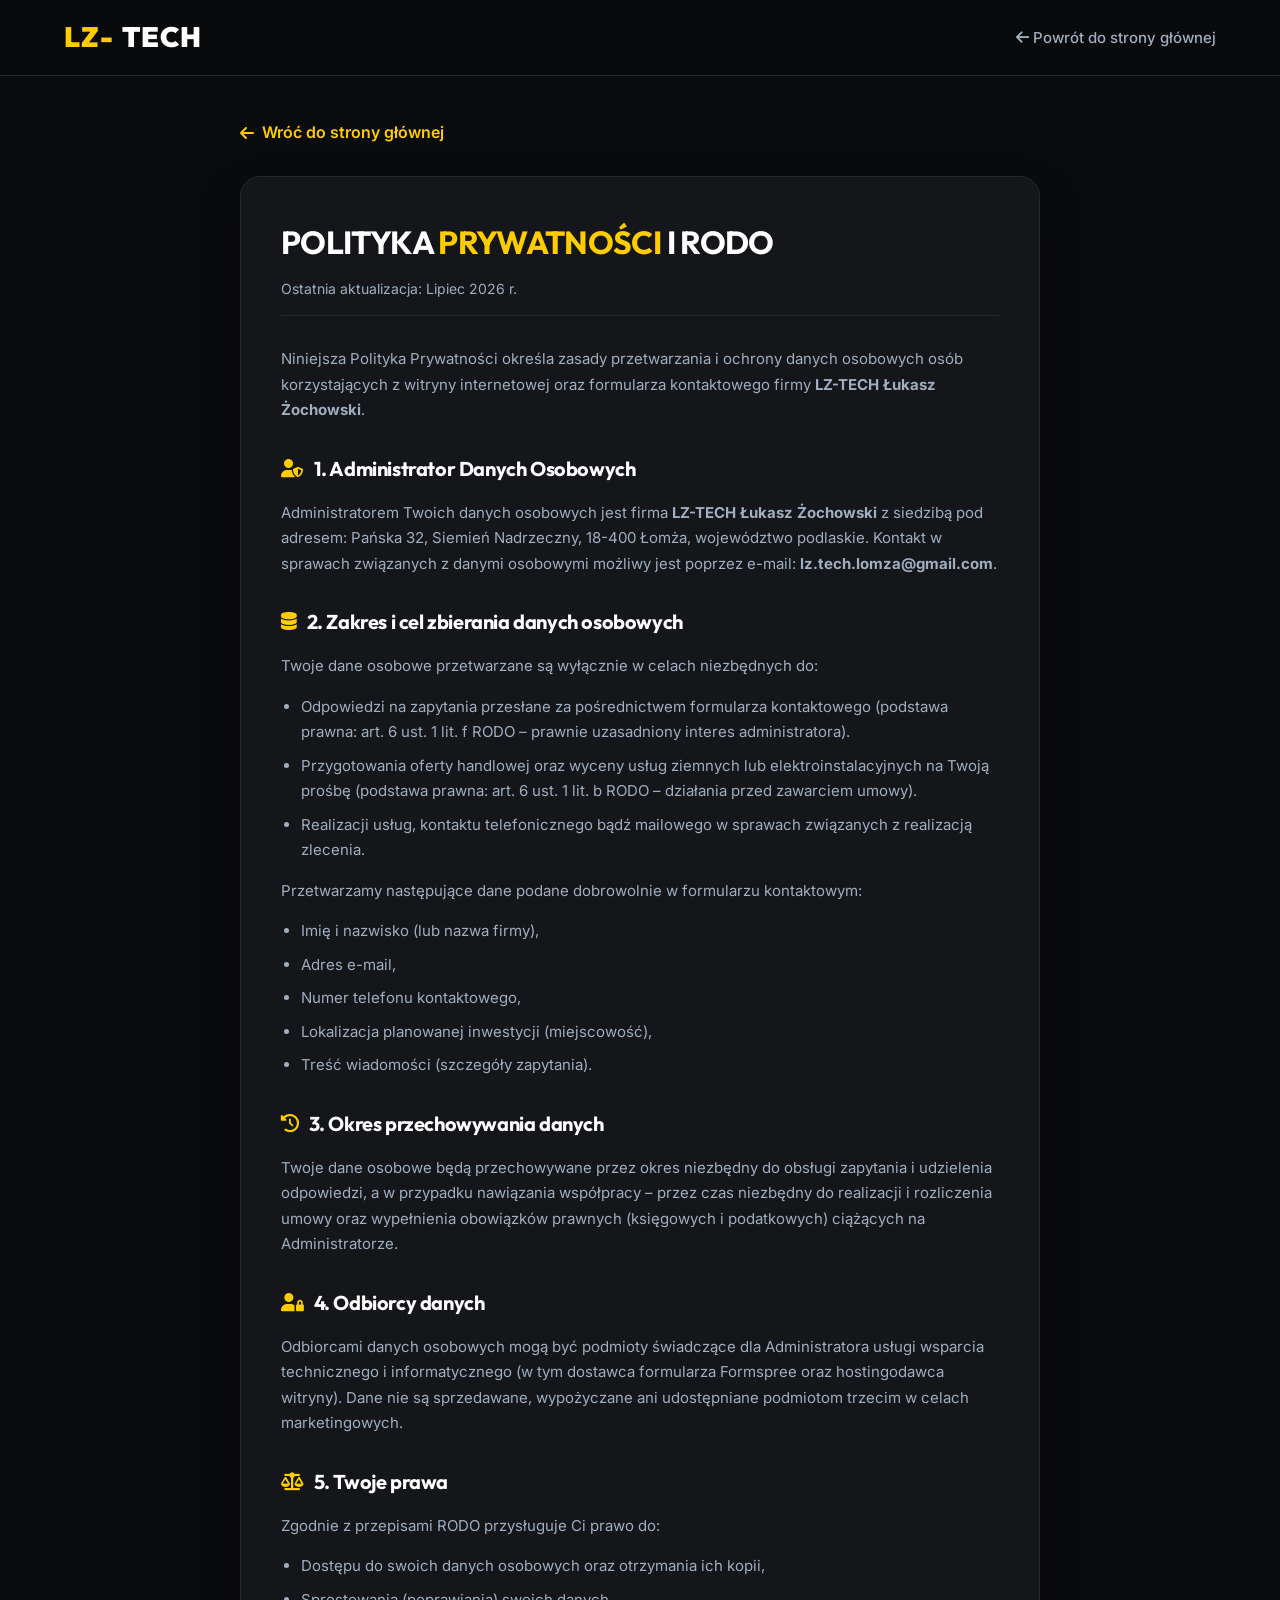
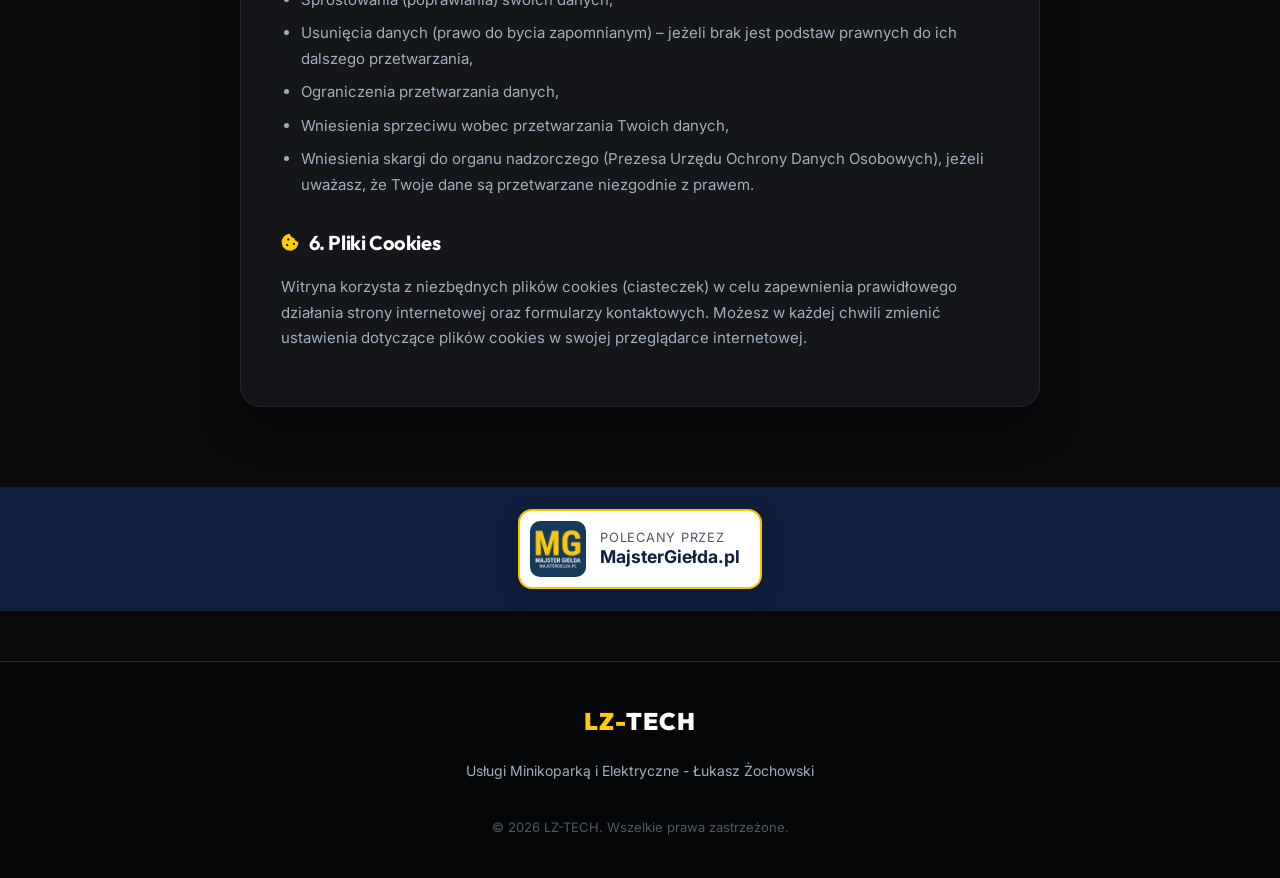
==== commit 4cdcc880: "Add files via upload" ====
--- a/polityka-prywatnosci.html
+++ b/polityka-prywatnosci.html
@@ -105,6 +105,18 @@
             }
         }
     </style>
+<style id="mg-style">
+.mg-strip{background:#0f1f3d;padding:22px 16px;text-align:center}
+.mg-badge{display:inline-flex;align-items:center;gap:14px;padding:10px 20px 10px 10px;background:#fff;border:2px solid #f5c400;border-radius:14px;color:#0f1f3d;text-decoration:none;font-family:inherit;box-shadow:0 6px 20px rgba(0,0,0,.25);transition:transform .2s,box-shadow .2s;max-width:100%}
+.mg-badge:hover,.mg-badge:focus-visible{transform:translateY(-2px);box-shadow:0 10px 26px rgba(0,0,0,.35)}
+.mg-badge img{width:56px;height:56px;border-radius:10px;flex-shrink:0}
+.mg-badge span{display:flex;flex-direction:column;text-align:left;line-height:1.25}
+.mg-badge small{font-size:.8rem;opacity:.75;text-transform:uppercase;letter-spacing:.06em}
+.mg-badge strong{font-size:1.1rem}
+.mg-pill{display:inline-flex;align-items:center;gap:8px;margin:0 0 18px;padding:5px 14px 5px 5px;background:rgba(255,255,255,.95);border:1px solid #f5c400;border-radius:999px;color:#0f1f3d;font-size:.9rem;font-weight:600;text-decoration:none;box-shadow:0 4px 14px rgba(0,0,0,.2);transition:transform .2s}
+.mg-pill:hover,.mg-pill:focus-visible{transform:translateY(-1px)}
+.mg-pill img{width:28px;height:28px;border-radius:50%}
+</style>
 </head>
 <body>
 
@@ -174,7 +186,9 @@
     </main>
 
     <!-- Stopka -->
-    <footer style="margin-top: 50px;">
+    <!-- MajsterGielda -->
+<div class="mg-strip"><a class="mg-badge" href="https://majstergielda.pl/" target="_blank" rel="noopener" title="MajsterGiełda.pl"><img src="majstergielda.png" alt="Logo MajsterGiełda.pl" width="56" height="56" loading="lazy"><span><small>Polecany przez</small><strong>MajsterGiełda.pl</strong></span></a></div>
+<footer style="margin-top: 50px;">
         <div class="container footer-content">
             <a href="index.html" class="footer-logo">LZ-<span>TECH</span></a>
             <p>Usługi Minikoparką i Elektryczne - Łukasz Żochowski</p>
